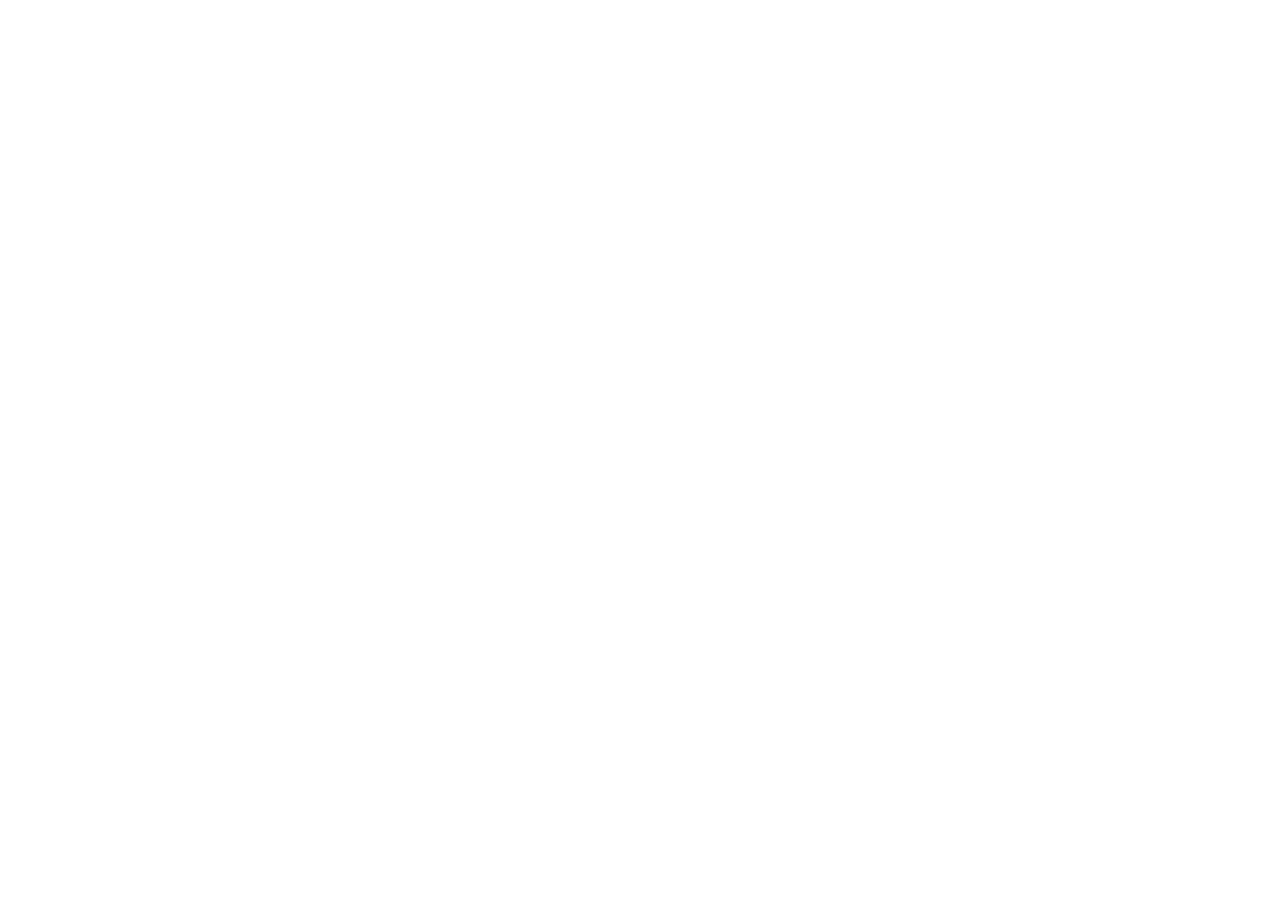
==== browse.html @ f603682d "hmm update" ====
<!DOCTYPE html>
<html lang="en">
<head>
    <meta charset="UTF-8">
    <meta name="viewport" content="width=device-width, initial-scale=1.0">
    <title>SingOnline</title>
    <script src="assets/js/page.js" defer></script>
    <link rel="stylesheet" href="assets/css/main.css">
</head>
<body>
    
</body>
</html>
---- assets/css/main.css ----
@import url("https://fonts.googleapis.com/css2?family=Orbitron:wght@400..900&display=swap");
html,
body, hgroup button a {
  font-family: "Orbitron", sans-serif;
  color: #fff;
}

.container-main {
  background: #291383;
  background: linear-gradient(200deg, #291383 0%, #255d9f 60%, #00a91b 100%);
}

hgroup button {
  background: #00977C;
  background: linear-gradient(60deg, #00977C 0%, #00CD50 100%);
}

main figure .container-figure span {
  background: #226137;
  background: linear-gradient(0deg, #226137 0%, rgba(0, 0, 0, 0) 100%);
}

html,
body, h1,
h2, main figure {
  margin: 0;
  padding: 0;
}

html,
body {
  height: 100%;
  overflow: hidden;
}

.container-main {
  padding-top: 4vh;
  text-align: center;
  height: 100%;
}

h1 span,
h2 span {
  color: #00FF29;
}

hgroup {
  display: flex;
  flex-direction: column;
  align-items: center;
  gap: 4vh;
  z-index: 15;
}
hgroup h1 {
  font-size: 50px;
  font-weight: bold;
}
hgroup h2 {
  font-size: 16px;
  font-weight: 400;
}
hgroup button {
  border: none;
  border-radius: 1.2rem;
  height: 60px;
  width: 220px;
  box-shadow: 0 5px 5px 0 rgba(0, 0, 0, 0.4);
}
hgroup button a {
  padding: 1rem 2rem;
  text-decoration: none;
  font-size: 22px;
  font-weight: 500;
}

main figure {
  position: absolute;
  bottom: 0%;
}
main figure .container-figure {
  position: relative;
  max-height: 40vh;
}
main figure .container-figure img {
  display: block;
  position: relative;
  z-index: 5;
  width: 100vw;
}
main figure .container-figure span {
  position: absolute;
  bottom: 0;
  left: 0;
  right: 0;
  height: 100%;
  width: 100vw;
  z-index: 10;
}/*# sourceMappingURL=main.css.map */
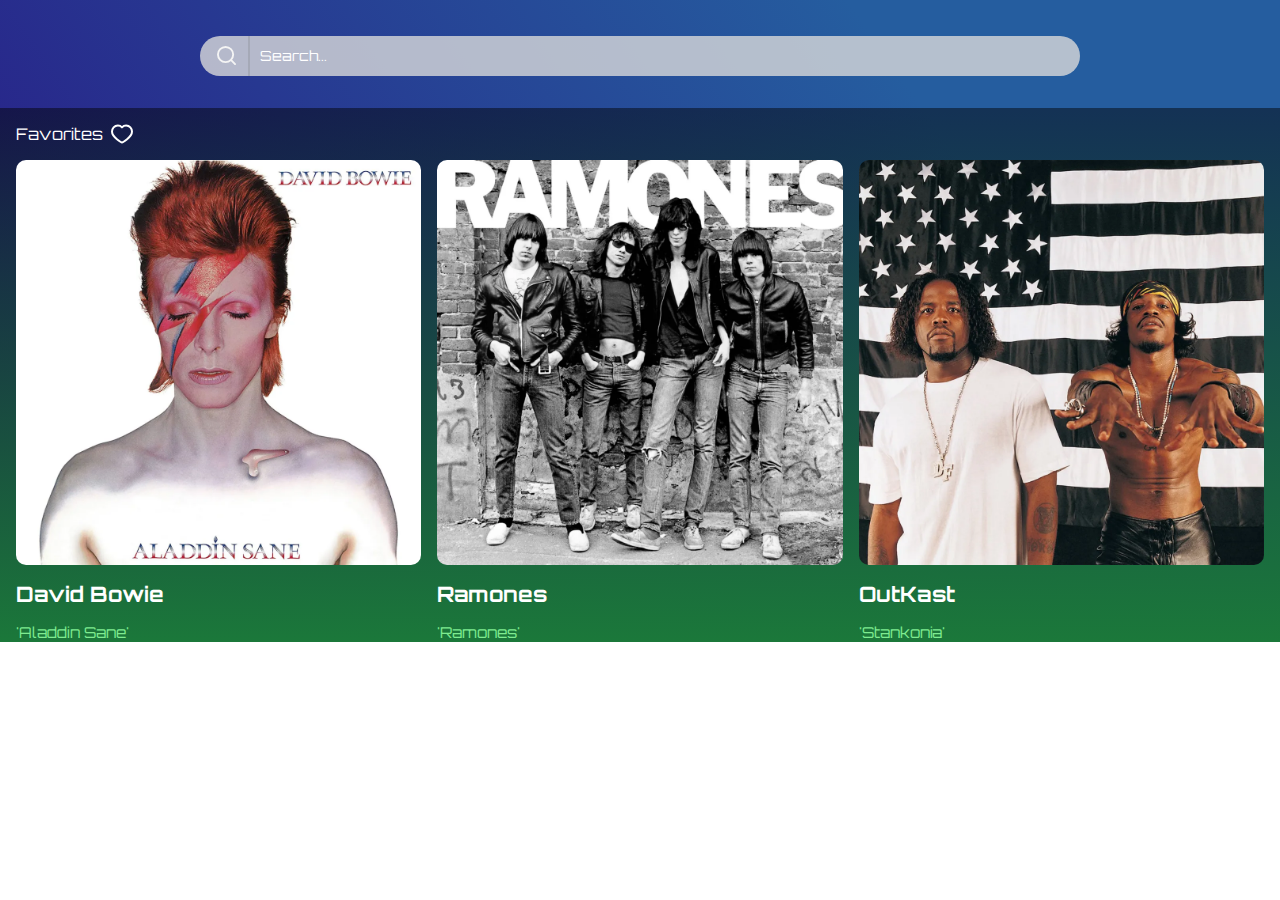
==== commit 65af42fe: "07-06-2024" ====
--- a/browse.html
+++ b/browse.html
@@ -1,5 +1,6 @@
 <!DOCTYPE html>
 <html lang="en">
+
 <head>
     <meta charset="UTF-8">
     <meta name="viewport" content="width=device-width, initial-scale=1.0">
@@ -7,7 +8,63 @@
     <script src="assets/js/page.js" defer></script>
     <link rel="stylesheet" href="assets/css/main.css">
 </head>
-<body>
-    
+
+<body class="bodys" id="browseBody">
+    <nav id="browse" class="container-main">
+        <!-- GLOBAL HEADER -->
+        <hgroup>
+            <form action="/search">
+                <div class="searchButton">
+                    <button type="submit"></button>
+                    <img src="assets/img/svg/SearchIcon.svg" alt="Search Icon">
+                </div>
+                <input type="search" name="query" placeholder="  Search...">
+            </form>
+            <nav id="burger"></nav>
+        </hgroup>
+        <!-- GLOBAL MAIN -->
+         <main>
+            <!-- SECTION 1 -->
+            <section class="favorites">
+                <header>
+                    <h2>Favorites</h2>
+                    <img src="assets/img/svg/Like.svg" alt="">
+                </header>
+                <div class="container-favorites">
+                    <figure>
+                        <img src="assets/img/covers/David Bowie - Aladdin Sane.png" alt="David Bowie">
+                        <figcaption>
+                            <header>
+                                <h3>David Bowie</h3>
+                            </header>
+                            <p>'Aladdin Sane'</p>
+                        </figcaption>
+                    </figure>
+                    <figure>
+                        <img src="assets/img/covers/Ramones - Ramones.png" alt="Ramones">
+                        <figcaption>
+                            <header>
+                                <h3>Ramones</h3>
+                            </header>
+                            <p>'Ramones'</p>
+                        </figcaption>
+                    </figure>
+                    <figure>
+                        <img src="assets/img/covers/OutKast - Stankonia.png" alt="OutKast">
+                        <figcaption>
+                            <header>
+                                <h3>OutKast</h3>
+                            </header>
+                            <p>'Stankonia'</p>
+                        </figcaption>
+                    </figure>
+                </div>
+            </section>
+            <!-- SECTION 2 -->
+             <section class="albums"></section>
+         </main>
+
+    </nav>
 </body>
+
 </html>--- a/assets/css/main.css
+++ b/assets/css/main.css
@@ -1,93 +1,98 @@
 @import url("https://fonts.googleapis.com/css2?family=Orbitron:wght@400..900&display=swap");
+#browse hgroup form input::-moz-placeholder {
+  font-family: "Orbitron", sans-serif;
+  color: #FFF;
+}
 html,
-body, hgroup button a {
+body, #browse hgroup form input::placeholder, #landing hgroup button a {
   font-family: "Orbitron", sans-serif;
-  color: #fff;
-}
-
-.container-main {
+  color: #FFF;
+}
+
+#landing {
   background: #291383;
-  background: linear-gradient(200deg, #291383 0%, #255d9f 60%, #00a91b 100%);
-}
-
-hgroup button {
+  background: linear-gradient(200deg, #291383 0%, #255D9F 60%, #00A91B 100%);
+}
+
+#landing hgroup button {
   background: #00977C;
   background: linear-gradient(60deg, #00977C 0%, #00CD50 100%);
 }
 
-main figure .container-figure span {
+#landing main figure .container-figure span {
   background: #226137;
   background: linear-gradient(0deg, #226137 0%, rgba(0, 0, 0, 0) 100%);
 }
 
+#browse {
+  background: #291383;
+  background: linear-gradient(55deg, #291383 0%, #255D9F 75%, #255D9F 100%);
+}
+
+#browse .favorites {
+  background: #1B783A;
+  background: linear-gradient(0deg, #1B783A 0%, rgba(0, 0, 0, 0.4666666667) 100%);
+}
+
 html,
-body, h1,
-h2, main figure {
+body, html h1,
+html h2,
+html h3,
+html p,
+body h1,
+body h2,
+body h3,
+body p, #browse .favorites .container-favorites figure, #landing main figure {
   margin: 0;
   padding: 0;
 }
 
-html,
-body {
-  height: 100%;
+#landingBody {
   overflow: hidden;
 }
 
-.container-main {
-  padding-top: 4vh;
+#landing {
   text-align: center;
   height: 100%;
 }
-
-h1 span,
-h2 span {
-  color: #00FF29;
-}
-
-hgroup {
+#landing hgroup {
   display: flex;
   flex-direction: column;
   align-items: center;
   gap: 4vh;
   z-index: 15;
 }
-hgroup h1 {
-  font-size: 50px;
-  font-weight: bold;
-}
-hgroup h2 {
-  font-size: 16px;
-  font-weight: 400;
-}
-hgroup button {
+#landing hgroup h1 span, #landing hgroup h2 span {
+  color: #00FF29;
+}
+#landing hgroup button {
   border: none;
   border-radius: 1.2rem;
   height: 60px;
   width: 220px;
   box-shadow: 0 5px 5px 0 rgba(0, 0, 0, 0.4);
 }
-hgroup button a {
+#landing hgroup button a {
   padding: 1rem 2rem;
   text-decoration: none;
   font-size: 22px;
   font-weight: 500;
 }
-
-main figure {
+#landing main figure {
   position: absolute;
   bottom: 0%;
 }
-main figure .container-figure {
+#landing main figure .container-figure {
   position: relative;
   max-height: 40vh;
 }
-main figure .container-figure img {
+#landing main figure .container-figure img {
   display: block;
   position: relative;
   z-index: 5;
   width: 100vw;
 }
-main figure .container-figure span {
+#landing main figure .container-figure span {
   position: absolute;
   bottom: 0;
   left: 0;
@@ -95,4 +100,101 @@
   height: 100%;
   width: 100vw;
   z-index: 10;
+}
+
+#browse hgroup {
+  display: flex;
+  justify-content: center;
+  padding-bottom: 2rem;
+}
+#browse hgroup form {
+  background-color: rgba(217, 217, 217, 0.8);
+  max-width: -moz-fit-content;
+  max-width: fit-content;
+  display: flex;
+  border-radius: 30px;
+  height: 40px;
+  padding-right: 5vw;
+}
+#browse hgroup form .searchButton {
+  position: relative;
+  padding: 1rem;
+  padding-left: 2rem;
+}
+#browse hgroup form .searchButton:hover {
+  background-color: rgba(103, 103, 103, 0.2);
+}
+#browse hgroup form .searchButton button {
+  position: absolute;
+  top: 0;
+  left: 0;
+  width: 100%;
+  height: 100%;
+  z-index: 5;
+  opacity: 0;
+}
+#browse hgroup form .searchButton button:hover {
+  cursor: pointer;
+}
+#browse hgroup form .searchButton img {
+  position: absolute;
+  top: 25%;
+  left: 35%;
+  width: 40%;
+}
+#browse hgroup form input {
+  border: none;
+  border-left: 2px solid rgba(103, 103, 103, 0.2);
+  background-color: rgba(0, 0, 0, 0);
+  width: 60vw;
+}
+#browse hgroup form input::-moz-placeholder {
+  font-size: 14px;
+}
+#browse hgroup form input::placeholder {
+  font-size: 14px;
+}
+#browse .favorites {
+  padding: 0 1rem;
+}
+#browse .favorites header {
+  padding: 1rem 0;
+  display: flex;
+  gap: 0.5rem;
+}
+#browse .favorites .container-favorites {
+  display: grid;
+  grid-template-columns: repeat(3, 1fr);
+  gap: 1rem;
+}
+#browse .favorites .container-favorites figure img {
+  display: block;
+  width: 100%;
+  border-radius: 10px;
+}
+#browse .favorites .container-favorites figure figcaption header {
+  font-size: 18px;
+}
+#browse .favorites .container-favorites figure figcaption p {
+  font-size: 15px;
+  color: #7EEB90;
+}
+
+html,
+body {
+  height: 100%;
+}
+html .container-main,
+body .container-main {
+  padding-top: 4vh;
+}
+html h1,
+body h1 {
+  font-size: 50px;
+  font-weight: bold;
+}
+html h2,
+body h2 {
+  font-size: 16px;
+  font-weight: 400;
 }/*# sourceMappingURL=main.css.map */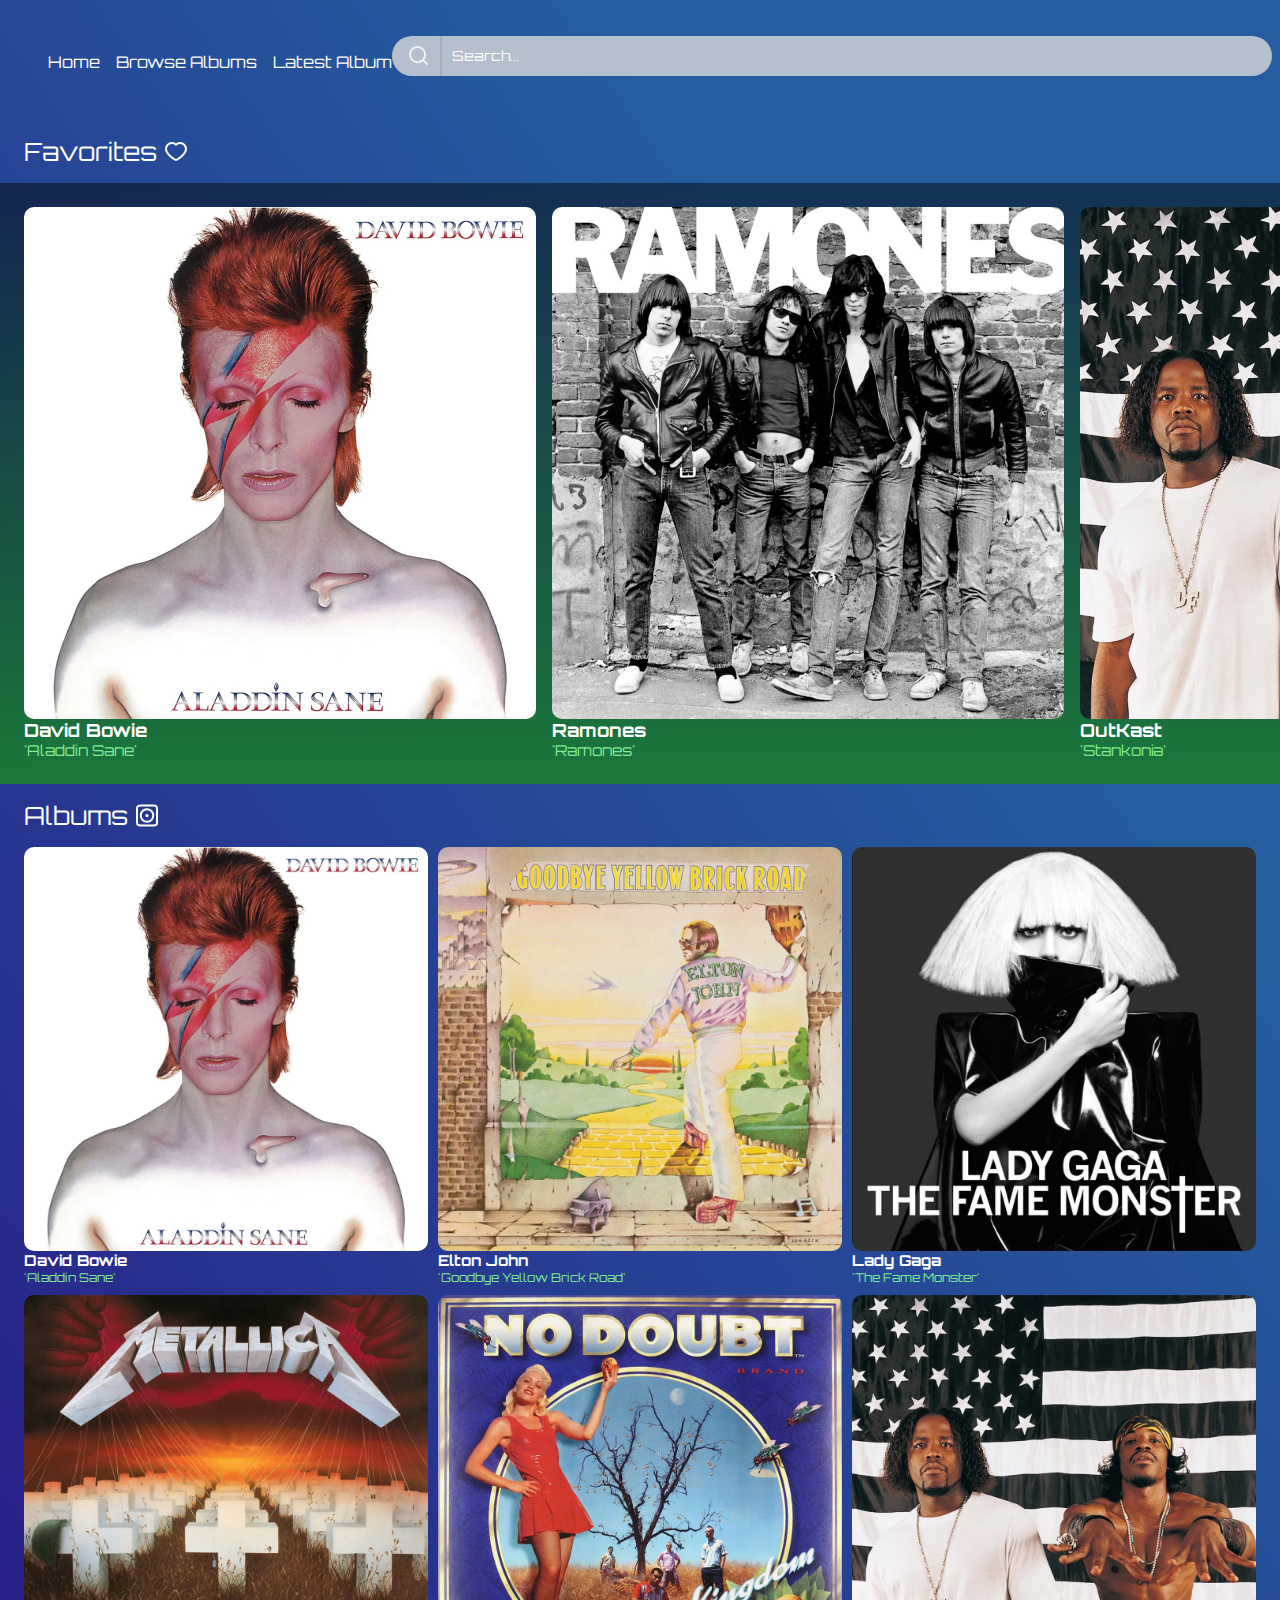
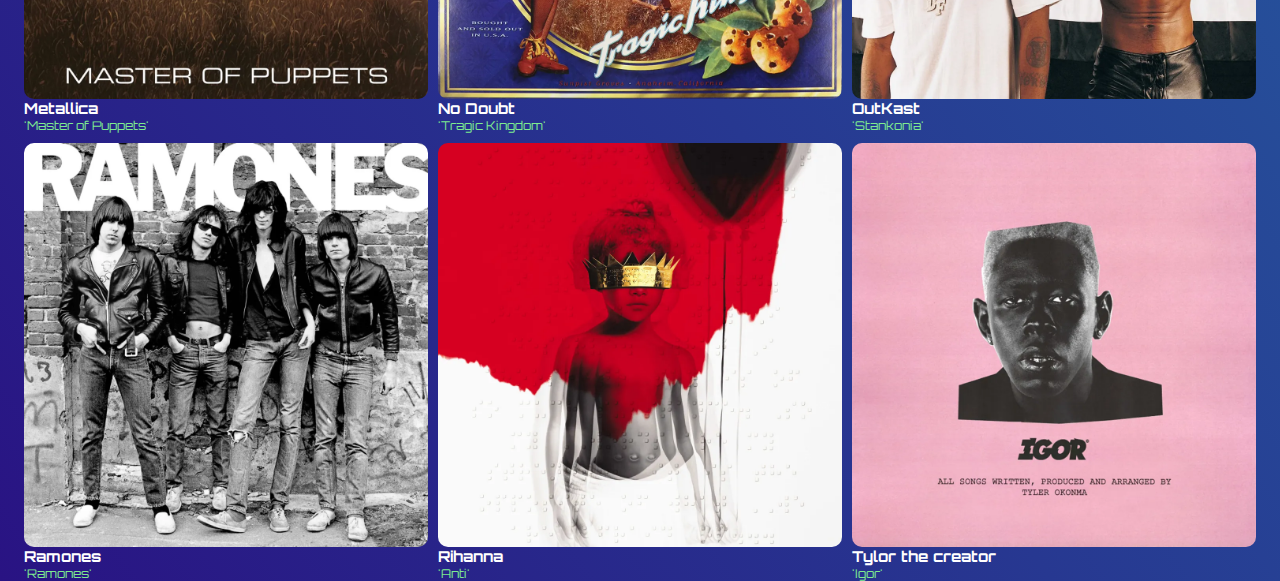
==== commit f3d4967a: "work update" ====
--- a/browse.html
+++ b/browse.html
@@ -10,9 +10,23 @@
 </head>
 
 <body class="bodys" id="browseBody">
-    <nav id="browse" class="container-main">
+    <div id="browse" class="container-main">
         <!-- GLOBAL HEADER -->
-        <hgroup>
+        <hgroup id="topHeader">
+            <!-- BURGER MENU -->
+            <nav>
+                <div id="burgerMenu" class="burger-menu">
+                    <span></span>
+                    <span></span>
+                    <span></span>
+                </div>
+                <ul id="burgerLinks" class="links-burger">
+                    <li><a href="index.html">Home</a></li>
+                    <li><a href="browse.html">Browse Albums</a></li>
+                    <li><a href="album.html">Latest Album</a></li>
+                </ul>
+                
+            </nav>
             <form action="/search">
                 <div class="searchButton">
                     <button type="submit"></button>
@@ -20,16 +34,15 @@
                 </div>
                 <input type="search" name="query" placeholder="  Search...">
             </form>
-            <nav id="burger"></nav>
         </hgroup>
         <!-- GLOBAL MAIN -->
          <main>
             <!-- SECTION 1 -->
             <section class="favorites">
-                <header>
+                <hgroup>
                     <h2>Favorites</h2>
                     <img src="assets/img/svg/Like.svg" alt="">
-                </header>
+                </hgroup>
                 <div class="container-favorites">
                     <figure>
                         <img src="assets/img/covers/David Bowie - Aladdin Sane.png" alt="David Bowie">
@@ -61,10 +74,103 @@
                 </div>
             </section>
             <!-- SECTION 2 -->
-             <section class="albums"></section>
+             <section class="albums">
+                <hgroup>
+                    <h2>Albums</h2>
+                    <img src="assets/img/svg/Album.svg" alt="">
+                </hgroup>
+                <div class="container-albums">
+                    <figure>
+                        <img src="assets/img/covers/David Bowie - Aladdin Sane.png" alt="David Bowie">
+                        <figcaption>
+                            <header>
+                                <h3>David Bowie</h3>
+                            </header>
+                            <p>'Aladdin Sane'</p>
+                        </figcaption>
+                    </figure>
+                    <figure>
+                        <img src="assets/img/covers/Elton John - Goodbye Yellow Brick Road.png" alt="Elton John">
+                        <figcaption>
+                            <header>
+                                <h3>Elton John</h3>
+                            </header>
+                            <p>'Goodbye Yellow Brick Road'</p>
+                        </figcaption>
+                    </figure>
+                    <figure>
+                        <img src="assets/img/covers/Lady Gaga - The Fame Monster.png" alt="Lady Gaga">
+                        <figcaption>
+                            <header>
+                                <h3>Lady Gaga</h3>
+                            </header>
+                            <p>'The Fame Monster'</p>
+                        </figcaption>
+                    </figure>
+                    <figure>
+                        <img src="assets/img/covers/Metallica - Master of Puppets.png" alt="Metallica">
+                        <figcaption>
+                            <header>
+                                <h3>Metallica</h3>
+                            </header>
+                            <p>'Master of Puppets'</p>
+                        </figcaption>
+                    </figure>
+                    <figure>
+                        <img src="assets/img/covers/No Doubt - Tragic Kingdom.png" alt="No Doubt">
+                        <figcaption>
+                            <header>
+                                <h3>No Doubt</h3>
+                            </header>
+                            <p>'Tragic Kingdom'</p>
+                        </figcaption>
+                    </figure>
+                    <figure>
+                        <img src="assets/img/covers/OutKast - Stankonia.png" alt="OutKast">
+                        <figcaption>
+                            <header>
+                                <h3>OutKast</h3>
+                            </header>
+                            <p>'Stankonia'</p>
+                        </figcaption>
+                    </figure>
+                    <figure>
+                        <img src="assets/img/covers/Ramones - Ramones.png" alt="Ramones">
+                        <figcaption>
+                            <header>
+                                <h3>Ramones</h3>
+                            </header>
+                            <p>'Ramones'</p>
+                        </figcaption>
+                    </figure>
+                    <figure>
+                        <img src="assets/img/covers/Rihanna - Anti.png" alt="Rihanna">
+                        <figcaption>
+                            <header>
+                                <h3>Rihanna</h3>
+                            </header>
+                            <p>'Anti'</p>
+                        </figcaption>
+                    </figure>
+                    <figure>
+                        <img src="assets/img/covers/Tylor the creator - igor.png" alt="Tylor the creator">
+                        <figcaption>
+                            <header>
+                                <h3>Tylor the creator</h3>
+                            </header>
+                            <p>'Igor'</p>
+                        </figcaption>
+                    </figure>
+                </div>
+             </section>
          </main>
-
-    </nav>
+         <!-- FOOTER -->
+         <footer>
+            <div class="container-footer">
+                
+            </div>
+         </footer>
+        </div>
 </body>
 
 </html>--- a/assets/css/main.css
+++ b/assets/css/main.css
@@ -1,10 +1,10 @@
 @import url("https://fonts.googleapis.com/css2?family=Orbitron:wght@400..900&display=swap");
-#browse hgroup form input::-moz-placeholder {
+#browse #topHeader form input::-moz-placeholder {
   font-family: "Orbitron", sans-serif;
   color: #FFF;
 }
 html,
-body, #browse hgroup form input::placeholder, #landing hgroup button a {
+body, #browse #topHeader form input::placeholder, #landing hgroup button a {
   font-family: "Orbitron", sans-serif;
   color: #FFF;
 }
@@ -29,7 +29,7 @@
   background: linear-gradient(55deg, #291383 0%, #255D9F 75%, #255D9F 100%);
 }
 
-#browse .favorites {
+#browse .favorites .container-favorites {
   background: #1B783A;
   background: linear-gradient(0deg, #1B783A 0%, rgba(0, 0, 0, 0.4666666667) 100%);
 }
@@ -42,9 +42,19 @@
 body h1,
 body h2,
 body h3,
-body p, #browse .favorites .container-favorites figure, #landing main figure {
+body p, #browse nav .links-burger li, #browse .favorites .container-favorites figure, #browse .albums .container-albums figure, #landing main figure {
   margin: 0;
   padding: 0;
+}
+
+#browse .favorites hgroup, #browse .albums hgroup {
+  display: flex;
+  gap: 0.5rem;
+  padding-left: 1.5rem;
+}
+#browse .favorites hgroup h2, #browse .albums hgroup h2 {
+  font-size: 25px;
+  margin: 1rem 0;
 }
 
 #landingBody {
@@ -102,12 +112,12 @@
   z-index: 10;
 }
 
-#browse hgroup {
+#browse #topHeader {
   display: flex;
   justify-content: center;
   padding-bottom: 2rem;
 }
-#browse hgroup form {
+#browse #topHeader form {
   background-color: rgba(217, 217, 217, 0.8);
   max-width: -moz-fit-content;
   max-width: fit-content;
@@ -116,15 +126,15 @@
   height: 40px;
   padding-right: 5vw;
 }
-#browse hgroup form .searchButton {
+#browse #topHeader form .searchButton {
   position: relative;
   padding: 1rem;
   padding-left: 2rem;
 }
-#browse hgroup form .searchButton:hover {
+#browse #topHeader form .searchButton:hover {
   background-color: rgba(103, 103, 103, 0.2);
 }
-#browse hgroup form .searchButton button {
+#browse #topHeader form .searchButton button {
   position: absolute;
   top: 0;
   left: 0;
@@ -133,53 +143,136 @@
   z-index: 5;
   opacity: 0;
 }
-#browse hgroup form .searchButton button:hover {
+#browse #topHeader form .searchButton button:hover {
   cursor: pointer;
 }
-#browse hgroup form .searchButton img {
+#browse #topHeader form .searchButton img {
   position: absolute;
   top: 25%;
   left: 35%;
   width: 40%;
 }
-#browse hgroup form input {
+#browse #topHeader form input {
   border: none;
   border-left: 2px solid rgba(103, 103, 103, 0.2);
   background-color: rgba(0, 0, 0, 0);
   width: 60vw;
 }
-#browse hgroup form input::-moz-placeholder {
+#browse #topHeader form input::-moz-placeholder {
   font-size: 14px;
 }
-#browse hgroup form input::placeholder {
+#browse #topHeader form input::placeholder {
   font-size: 14px;
 }
-#browse .favorites {
-  padding: 0 1rem;
-}
-#browse .favorites header {
-  padding: 1rem 0;
-  display: flex;
-  gap: 0.5rem;
+#browse nav {
+  display: flex;
+  justify-content: space-between;
+  align-items: center;
+}
+#browse nav .burger-menu {
+  display: none;
+  flex-direction: column;
+  cursor: pointer;
+}
+#browse nav .burger-menu span {
+  width: 25px;
+  height: 3px;
+  background-color: #FFF;
+  margin: 4px 0;
+}
+#browse nav .links-burger {
+  list-style: none;
+  display: flex;
+  gap: 1rem;
+}
+#browse nav .links-burger a {
+  color: #FFF;
+  text-decoration: none;
+}
+#browse main {
+  display: flex;
+  flex-direction: column;
 }
 #browse .favorites .container-favorites {
+  display: flex;
+  gap: 1rem;
+  overflow-x: auto;
+  -webkit-overflow-scrolling: touch;
+  padding: 1.5rem;
+}
+#browse .favorites .container-favorites figure img {
+  display: block;
+  width: 40vw;
+  border-radius: 10px;
+}
+#browse .favorites .container-favorites figure figcaption h3 {
+  font-size: 18px;
+}
+#browse .favorites .container-favorites figure figcaption p {
+  font-size: 15px;
+  color: #7EEB90;
+}
+#browse .albums .container-albums {
   display: grid;
   grid-template-columns: repeat(3, 1fr);
-  gap: 1rem;
-}
-#browse .favorites .container-favorites figure img {
+  gap: 0.6rem;
+  padding: 0 1.5rem;
+}
+#browse .albums .container-albums figure img {
   display: block;
   width: 100%;
   border-radius: 10px;
 }
-#browse .favorites .container-favorites figure figcaption header {
-  font-size: 18px;
-}
-#browse .favorites .container-favorites figure figcaption p {
+#browse .albums .container-albums figure figcaption h3 {
   font-size: 15px;
+}
+#browse .albums .container-albums figure figcaption p {
+  font-size: 12px;
   color: #7EEB90;
 }
 
+@media (min-width: 770px) {
+  .burger-menu {
+    display: flex;
+  }
+  .burger-menu .links-burger {
+    display: none;
+    flex-direction: column;
+    width: 100%;
+    text-align: center;
+    position: absolute;
+    top: 60px;
+    left: 0;
+    background-color: #333;
+  }
+  .burger-menu .links-burger .active {
+    display: flex;
+  }
+  .burger-menu .links-burger li {
+    margin: 1rem 0;
+  }
+  .nav-links li {
+    margin: 1rem 0;
+  }
+  .albums .container-albums {
+    display: grid;
+    grid-template-columns: repeat(3, 1fr);
+    gap: 0.6rem;
+    padding: 0 1.5rem;
+  }
+  .albums .container-albums figure img {
+    display: block;
+    width: 100%;
+    border-radius: 10px;
+  }
+  .albums .container-albums figure figcaption h3 {
+    font-size: 15px;
+  }
+  .albums .container-albums figure figcaption p {
+    font-size: 12px;
+    color: #7EEB90;
+  }
+}
 html,
 body {
   height: 100%;
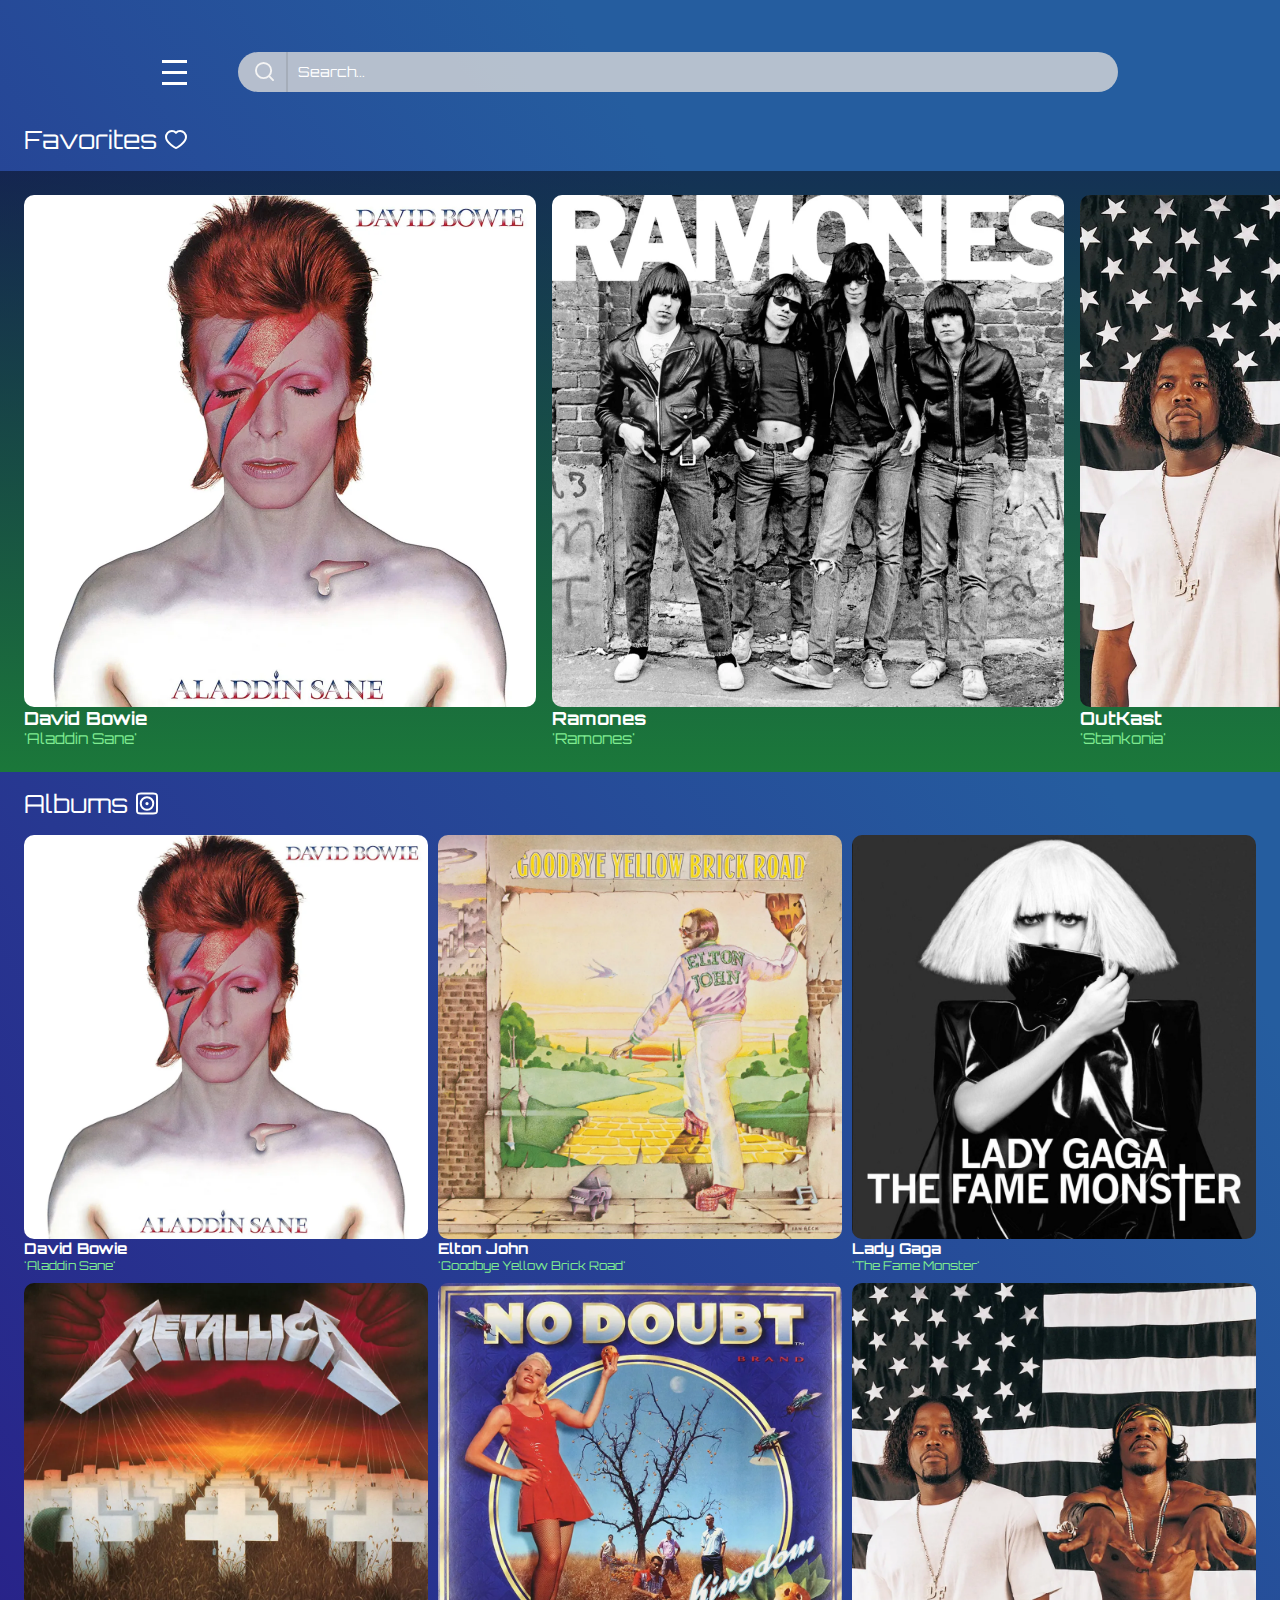
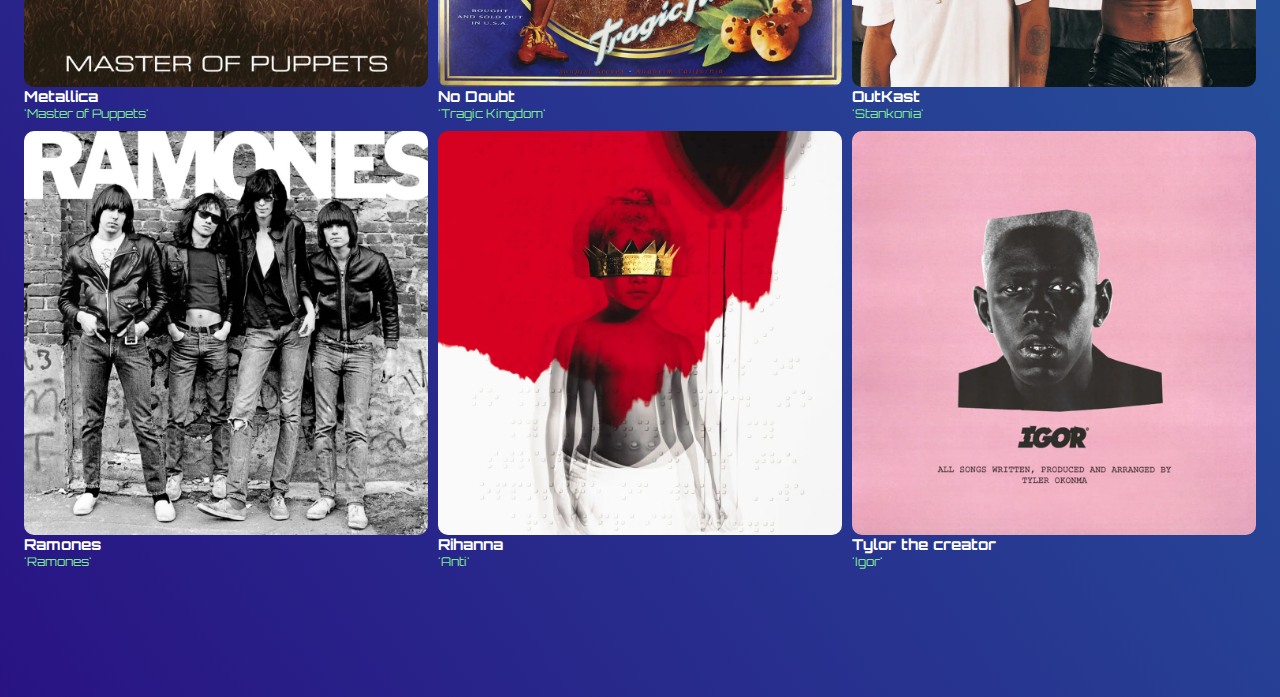
==== commit d2ef06ca: "Update two" ====
--- a/browse.html
+++ b/browse.html
@@ -27,7 +27,7 @@
                 </ul>
                 
             </nav>
-            <form action="/search">
+            <form action="#">
                 <div class="searchButton">
                     <button type="submit"></button>
                     <img src="assets/img/svg/SearchIcon.svg" alt="Search Icon">
@@ -69,6 +69,15 @@
                                 <h3>OutKast</h3>
                             </header>
                             <p>'Stankonia'</p>
+                        </figcaption>
+                    </figure>
+                    <figure>
+                        <img src="assets/img/covers/Metallica - Master of Puppets.png" alt="David Bowie">
+                        <figcaption>
+                            <header>
+                                <h3>Metallica</h3>
+                            </header>
+                            <p>'Master of Puppets'</p>
                         </figcaption>
                     </figure>
                 </div>
@@ -167,7 +176,6 @@
          <!-- FOOTER -->
          <footer>
             <div class="container-footer">
-                
             </div>
          </footer>
         </div>
--- a/assets/css/main.css
+++ b/assets/css/main.css
@@ -42,7 +42,7 @@
 body h1,
 body h2,
 body h3,
-body p, #browse nav .links-burger li, #browse .favorites .container-favorites figure, #browse .albums .container-albums figure, #landing main figure {
+body p, #browse nav .links-burger, #browse .favorites .container-favorites figure, #browse .albums .container-albums figure, #landing main figure {
   margin: 0;
   padding: 0;
 }
@@ -114,8 +114,9 @@
 
 #browse #topHeader {
   display: flex;
+  gap: 4vw;
   justify-content: center;
-  padding-bottom: 2rem;
+  padding: 1rem;
 }
 #browse #topHeader form {
   background-color: rgba(217, 217, 217, 0.8);
@@ -130,6 +131,7 @@
   position: relative;
   padding: 1rem;
   padding-left: 2rem;
+  z-index: 1;
 }
 #browse #topHeader form .searchButton:hover {
   background-color: rgba(103, 103, 103, 0.2);
@@ -168,11 +170,14 @@
   display: flex;
   justify-content: space-between;
   align-items: center;
+  position: relative;
 }
 #browse nav .burger-menu {
-  display: none;
+  display: flex;
   flex-direction: column;
   cursor: pointer;
+  z-index: 5;
+  transition: transform 0.3s ease;
 }
 #browse nav .burger-menu span {
   width: 25px;
@@ -180,14 +185,38 @@
   background-color: #FFF;
   margin: 4px 0;
 }
+#browse nav .burger-menu.active span:first-child {
+  transform: rotate(45deg) translate(1vw, 1vw);
+}
+#browse nav .burger-menu.active span:nth-child(2) {
+  opacity: 0;
+}
+#browse nav .burger-menu.active span:last-child {
+  transform: rotate(-45deg) translate(5px, -5px);
+}
 #browse nav .links-burger {
   list-style: none;
-  display: flex;
+  display: none;
   gap: 1rem;
+  flex-direction: column;
+  width: 250px;
+  text-align: center;
+  position: absolute;
+  top: -5px;
+  left: -10px;
+  border-radius: 5vw;
+  background-color: #00977C;
+  z-index: 3;
+}
+#browse nav .links-burger li {
+  padding: 1rem 0;
 }
 #browse nav .links-burger a {
   color: #FFF;
   text-decoration: none;
+}
+#browse nav .active {
+  display: flex;
 }
 #browse main {
   display: flex;
@@ -211,6 +240,9 @@
 #browse .favorites .container-favorites figure figcaption p {
   font-size: 15px;
   color: #7EEB90;
+}
+#browse .albums {
+  padding-bottom: 10vw;
 }
 #browse .albums .container-albums {
   display: grid;
@@ -233,23 +265,10 @@
 
 @media (min-width: 770px) {
   .burger-menu {
+    display: none;
+  }
+  .links-burger {
     display: flex;
-  }
-  .burger-menu .links-burger {
-    display: none;
-    flex-direction: column;
-    width: 100%;
-    text-align: center;
-    position: absolute;
-    top: 60px;
-    left: 0;
-    background-color: #333;
-  }
-  .burger-menu .links-burger .active {
-    display: flex;
-  }
-  .burger-menu .links-burger li {
-    margin: 1rem 0;
   }
   .nav-links li {
     margin: 1rem 0;
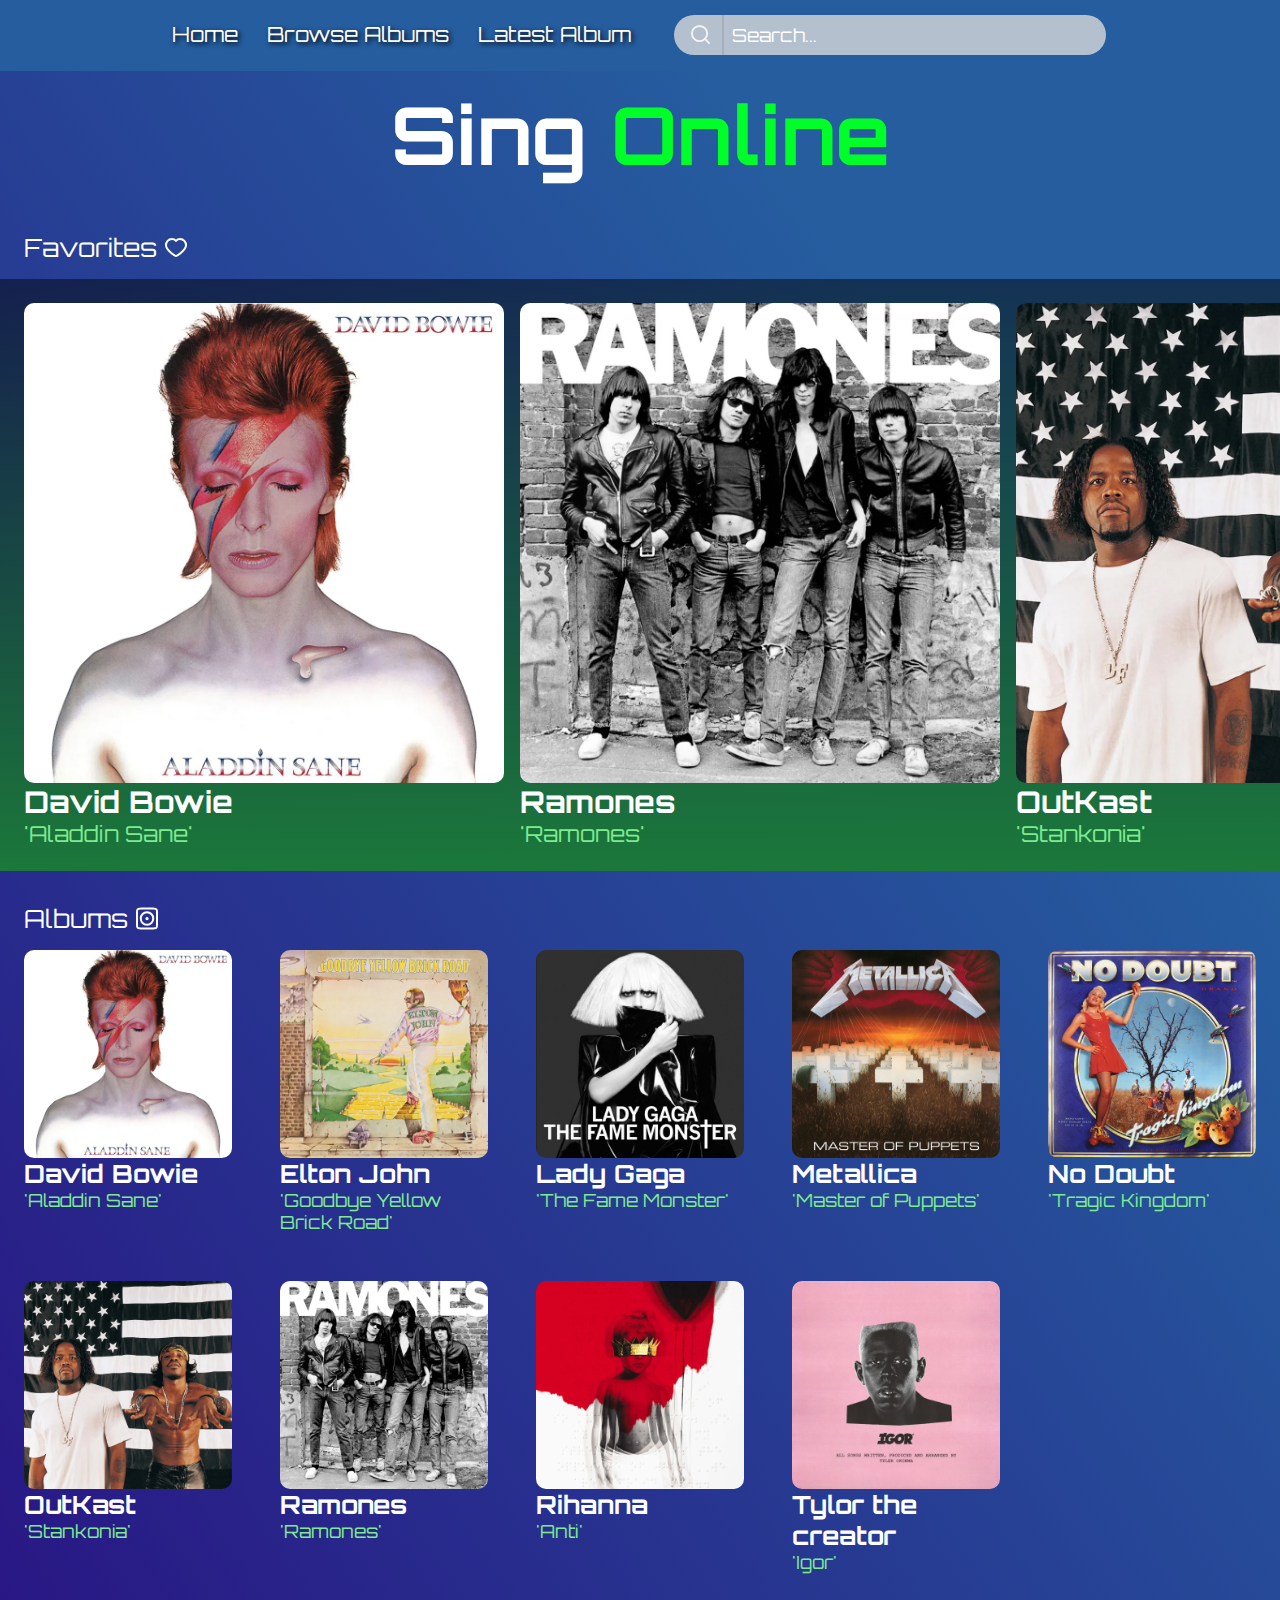
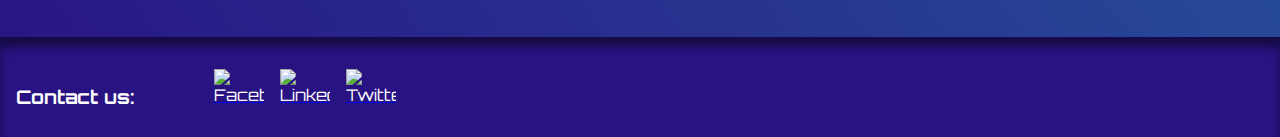
==== commit acc11bfd: "Final + Fixes" ====
--- a/browse.html
+++ b/browse.html
@@ -32,11 +32,16 @@
                     <button type="submit"></button>
                     <img src="assets/img/svg/SearchIcon.svg" alt="Search Icon">
                 </div>
-                <input type="search" name="query" placeholder="  Search...">
+                <input type="search" name="query" placeholder="Search...">
             </form>
         </hgroup>
         <!-- GLOBAL MAIN -->
          <main>
+            <header class="header-main">
+                <h1>
+                    Sing <span>Online</span>
+                </h1>
+            </header>
             <!-- SECTION 1 -->
             <section class="favorites">
                 <hgroup>
@@ -45,7 +50,8 @@
                 </hgroup>
                 <div class="container-favorites">
                     <figure>
-                        <img src="assets/img/covers/David Bowie - Aladdin Sane.png" alt="David Bowie">
+                        <a href="album.html"><img src="assets/img/covers/David Bowie - Aladdin Sane.png" alt="David Bowie"></a>
+                        
                         <figcaption>
                             <header>
                                 <h3>David Bowie</h3>
@@ -54,7 +60,8 @@
                         </figcaption>
                     </figure>
                     <figure>
-                        <img src="assets/img/covers/Ramones - Ramones.png" alt="Ramones">
+                        <a href="album.html"><img src="assets/img/covers/Ramones - Ramones.png" alt="Ramones"></a>
+
                         <figcaption>
                             <header>
                                 <h3>Ramones</h3>
@@ -63,7 +70,7 @@
                         </figcaption>
                     </figure>
                     <figure>
-                        <img src="assets/img/covers/OutKast - Stankonia.png" alt="OutKast">
+                        <a href="album.html"><img src="assets/img/covers/OutKast - Stankonia.png" alt="OutKast"></a>
                         <figcaption>
                             <header>
                                 <h3>OutKast</h3>
@@ -72,7 +79,7 @@
                         </figcaption>
                     </figure>
                     <figure>
-                        <img src="assets/img/covers/Metallica - Master of Puppets.png" alt="David Bowie">
+                        <a href="album.html"><img src="assets/img/covers/Metallica - Master of Puppets.png" alt="David Bowie"></a>
                         <figcaption>
                             <header>
                                 <h3>Metallica</h3>
@@ -90,7 +97,7 @@
                 </hgroup>
                 <div class="container-albums">
                     <figure>
-                        <img src="assets/img/covers/David Bowie - Aladdin Sane.png" alt="David Bowie">
+                        <a href="album.html"><img src="assets/img/covers/David Bowie - Aladdin Sane.png" alt="David Bowie"></a>
                         <figcaption>
                             <header>
                                 <h3>David Bowie</h3>
@@ -99,7 +106,7 @@
                         </figcaption>
                     </figure>
                     <figure>
-                        <img src="assets/img/covers/Elton John - Goodbye Yellow Brick Road.png" alt="Elton John">
+                        <a href="album.html"><img src="assets/img/covers/Elton John - Goodbye Yellow Brick Road.png" alt="Elton John"></a>
                         <figcaption>
                             <header>
                                 <h3>Elton John</h3>
@@ -108,7 +115,7 @@
                         </figcaption>
                     </figure>
                     <figure>
-                        <img src="assets/img/covers/Lady Gaga - The Fame Monster.png" alt="Lady Gaga">
+                        <a href="album.html"><img src="assets/img/covers/Lady Gaga - The Fame Monster.png" alt="Lady Gaga"></a>
                         <figcaption>
                             <header>
                                 <h3>Lady Gaga</h3>
@@ -117,7 +124,7 @@
                         </figcaption>
                     </figure>
                     <figure>
-                        <img src="assets/img/covers/Metallica - Master of Puppets.png" alt="Metallica">
+                        <a href="album.html"><img src="assets/img/covers/Metallica - Master of Puppets.png" alt="Metallica"></a>
                         <figcaption>
                             <header>
                                 <h3>Metallica</h3>
@@ -126,7 +133,8 @@
                         </figcaption>
                     </figure>
                     <figure>
-                        <img src="assets/img/covers/No Doubt - Tragic Kingdom.png" alt="No Doubt">
+                        <a href="album.html"><img src="assets/img/covers/No Doubt - Tragic Kingdom.png" alt="No Doubt"></a>
+                        
                         <figcaption>
                             <header>
                                 <h3>No Doubt</h3>
@@ -135,7 +143,8 @@
                         </figcaption>
                     </figure>
                     <figure>
-                        <img src="assets/img/covers/OutKast - Stankonia.png" alt="OutKast">
+                        <a href="album.html"><img src="assets/img/covers/OutKast - Stankonia.png" alt="OutKast"></a>
+                        
                         <figcaption>
                             <header>
                                 <h3>OutKast</h3>
@@ -144,7 +153,7 @@
                         </figcaption>
                     </figure>
                     <figure>
-                        <img src="assets/img/covers/Ramones - Ramones.png" alt="Ramones">
+                        <a href="album.html"><img src="assets/img/covers/Ramones - Ramones.png" alt="Ramones"></a>
                         <figcaption>
                             <header>
                                 <h3>Ramones</h3>
@@ -153,7 +162,8 @@
                         </figcaption>
                     </figure>
                     <figure>
-                        <img src="assets/img/covers/Rihanna - Anti.png" alt="Rihanna">
+                        <a href="album.html"><img src="assets/img/covers/Rihanna - Anti.png" alt="Rihanna"></a>
+                        
                         <figcaption>
                             <header>
                                 <h3>Rihanna</h3>
@@ -162,7 +172,8 @@
                         </figcaption>
                     </figure>
                     <figure>
-                        <img src="assets/img/covers/Tylor the creator - igor.png" alt="Tylor the creator">
+                        <a href="album.html"><img src="assets/img/covers/Tylor the creator - igor.png" alt="Tylor the creator"></a>
+                        
                         <figcaption>
                             <header>
                                 <h3>Tylor the creator</h3>
@@ -176,6 +187,22 @@
          <!-- FOOTER -->
          <footer>
             <div class="container-footer">
+                <header>
+                    <h3>
+                        Contact us:
+                    </h3>
+                </header>
+                <div class="container-media">
+                    <a href="https://facebook.com/">
+                        <img src="assets/img/svg/media/Facebook.svg" alt="Facebook">
+                    </a>
+                    <a href="https://linkedin.com/">
+                        <img src="assets/img/svg/media/LinkedIn.svg" alt="LinkedIn">
+                    </a>
+                    <a href="https://twitter.com/">
+                        <img src="assets/img/svg/media/Twitter.svg" alt="Twitter">
+                    </a>
+                </div>
             </div>
          </footer>
         </div>
--- a/assets/css/main.css
+++ b/assets/css/main.css
@@ -4,7 +4,7 @@
   color: #FFF;
 }
 html,
-body, #browse #topHeader form input::placeholder, #landing hgroup button a {
+body, #album button a, #browse #topHeader form input, #browse #topHeader form input::placeholder, #landing hgroup button a {
   font-family: "Orbitron", sans-serif;
   color: #FFF;
 }
@@ -14,7 +14,12 @@
   background: linear-gradient(200deg, #291383 0%, #255D9F 60%, #00A91B 100%);
 }
 
-#landing hgroup button {
+.bodys, #browse {
+  background: #291383;
+  background: linear-gradient(55deg, #291383 0%, #255D9F 75%, #255D9F 100%);
+}
+
+#album button, #browse #topHeader nav .links-burger, #landing hgroup button {
   background: #00977C;
   background: linear-gradient(60deg, #00977C 0%, #00CD50 100%);
 }
@@ -24,12 +29,7 @@
   background: linear-gradient(0deg, #226137 0%, rgba(0, 0, 0, 0) 100%);
 }
 
-#browse {
-  background: #291383;
-  background: linear-gradient(55deg, #291383 0%, #255D9F 75%, #255D9F 100%);
-}
-
-#browse .favorites .container-favorites {
+#browse main .favorites .container-favorites {
   background: #1B783A;
   background: linear-gradient(0deg, #1B783A 0%, rgba(0, 0, 0, 0.4666666667) 100%);
 }
@@ -42,19 +42,25 @@
 body h1,
 body h2,
 body h3,
-body p, #browse nav .links-burger, #browse .favorites .container-favorites figure, #browse .albums .container-albums figure, #landing main figure {
+body p, #browse #topHeader nav .links-burger, #browse main .favorites .container-favorites figure, #browse main .albums .container-albums figure, #landing main figure {
   margin: 0;
   padding: 0;
 }
 
-#browse .favorites hgroup, #browse .albums hgroup {
+#browse main .favorites hgroup, #browse main .albums hgroup {
   display: flex;
   gap: 0.5rem;
   padding-left: 1.5rem;
 }
-#browse .favorites hgroup h2, #browse .albums hgroup h2 {
+#browse main .favorites hgroup h2, #browse main .albums hgroup h2 {
   font-size: 25px;
   margin: 1rem 0;
+}
+
+#browse main .favorites .container-favorites figure img:hover, #browse main .albums .container-albums figure img:hover {
+  cursor: pointer;
+  box-shadow: 5px 5px 5px rgba(0, 0, 0, 0.6);
+  transition: 100ms;
 }
 
 #landingBody {
@@ -76,11 +82,16 @@
   color: #00FF29;
 }
 #landing hgroup button {
+  position: relative;
+  z-index: 6;
   border: none;
   border-radius: 1.2rem;
   height: 60px;
   width: 220px;
-  box-shadow: 0 5px 5px 0 rgba(0, 0, 0, 0.4);
+  box-shadow: 0 4px 4px 0 rgba(0, 0, 0, 0.4666666667);
+}
+#landing hgroup button:hover {
+  box-shadow: inset 2px 2px 2px rgba(0, 0, 0, 0.4666666667);
 }
 #landing hgroup button a {
   padding: 1rem 2rem;
@@ -114,15 +125,22 @@
 
 #browse #topHeader {
   display: flex;
+  flex-direction: row;
   gap: 4vw;
   justify-content: center;
-  padding: 1rem;
+  padding: 1rem 0;
+  margin-top: -2.3rem;
+  width: 100%;
+  position: fixed;
+  background-color: #255D9F;
 }
 #browse #topHeader form {
   background-color: rgba(217, 217, 217, 0.8);
   max-width: -moz-fit-content;
   max-width: fit-content;
   display: flex;
+  flex-direction: row;
+  gap: 0;
   border-radius: 30px;
   height: 40px;
   padding-right: 5vw;
@@ -159,139 +177,297 @@
   border-left: 2px solid rgba(103, 103, 103, 0.2);
   background-color: rgba(0, 0, 0, 0);
   width: 60vw;
+  font-size: 18px;
+  padding-left: 0.5rem;
+}
+#browse #topHeader form input:focus {
+  outline: none;
 }
 #browse #topHeader form input::-moz-placeholder {
-  font-size: 14px;
+  font-size: 18px;
 }
 #browse #topHeader form input::placeholder {
-  font-size: 14px;
-}
-#browse nav {
-  display: flex;
+  font-size: 18px;
+}
+#browse #topHeader nav {
+  display: flex;
+  flex-direction: row;
+  gap: 0;
   justify-content: space-between;
   align-items: center;
   position: relative;
 }
-#browse nav .burger-menu {
+#browse #topHeader nav .burger-menu {
   display: flex;
   flex-direction: column;
+  gap: 0;
   cursor: pointer;
   z-index: 5;
-  transition: transform 0.3s ease;
-}
-#browse nav .burger-menu span {
+  transition: transform 0.9s ease;
+}
+#browse #topHeader nav .burger-menu span {
   width: 25px;
   height: 3px;
   background-color: #FFF;
   margin: 4px 0;
 }
-#browse nav .burger-menu.active span:first-child {
-  transform: rotate(45deg) translate(1vw, 1vw);
-}
-#browse nav .burger-menu.active span:nth-child(2) {
+#browse #topHeader nav .burger-menu.active span:first-child {
+  transform: rotate(45deg) translate(7.8px, 7.8px);
+}
+#browse #topHeader nav .burger-menu.active span:nth-child(2) {
   opacity: 0;
 }
-#browse nav .burger-menu.active span:last-child {
-  transform: rotate(-45deg) translate(5px, -5px);
-}
-#browse nav .links-burger {
+#browse #topHeader nav .burger-menu.active span:last-child {
+  transform: rotate(-45deg) translate(7.8px, -7.8px);
+}
+#browse #topHeader nav .links-burger {
   list-style: none;
   display: none;
   gap: 1rem;
   flex-direction: column;
-  width: 250px;
+  width: 260px;
   text-align: center;
   position: absolute;
   top: -5px;
   left: -10px;
-  border-radius: 5vw;
-  background-color: #00977C;
+  border-radius: 20px;
   z-index: 3;
-}
-#browse nav .links-burger li {
+  text-shadow: 2px 2px 5px #000;
+  box-shadow: 2px 2px 5px rgba(0, 0, 0, 0.4666666667);
+}
+#browse #topHeader nav .links-burger li {
   padding: 1rem 0;
-}
-#browse nav .links-burger a {
+  font-size: 1.3rem;
+}
+#browse #topHeader nav .links-burger a {
   color: #FFF;
   text-decoration: none;
-}
-#browse nav .active {
+  padding: 1rem 2rem;
+}
+#browse #topHeader nav .active {
   display: flex;
 }
 #browse main {
   display: flex;
   flex-direction: column;
-}
-#browse .favorites .container-favorites {
-  display: flex;
+  gap: 1rem;
+}
+#browse main .header-main {
+  padding: 3rem 0 1rem;
+}
+#browse main .header-main h1 {
+  text-align: center;
+  font-size: 10vw;
+}
+#browse main .header-main h1 span {
+  color: #00FF29;
+}
+#browse main .favorites .container-favorites {
+  display: flex;
+  flex-direction: row;
   gap: 1rem;
   overflow-x: auto;
   -webkit-overflow-scrolling: touch;
   padding: 1.5rem;
 }
-#browse .favorites .container-favorites figure img {
+#browse main .favorites .container-favorites::-webkit-scrollbar {
+  height: 10px;
+  width: 4px;
+  background: rgba(0, 0, 0, 0);
+}
+#browse main .favorites .container-favorites::-webkit-scrollbar-thumb:horizontal {
+  background: rgba(0, 0, 0, 0.4666666667);
+  border-radius: 10px;
+}
+#browse main .favorites .container-favorites figure img {
   display: block;
   width: 40vw;
   border-radius: 10px;
 }
-#browse .favorites .container-favorites figure figcaption h3 {
+#browse main .favorites .container-favorites figure figcaption h3 {
   font-size: 18px;
 }
-#browse .favorites .container-favorites figure figcaption p {
+#browse main .favorites .container-favorites figure figcaption p {
   font-size: 15px;
   color: #7EEB90;
 }
-#browse .albums {
-  padding-bottom: 10vw;
-}
-#browse .albums .container-albums {
+#browse main .albums {
+  padding-bottom: 5vw;
+}
+#browse main .albums .container-albums {
   display: grid;
   grid-template-columns: repeat(3, 1fr);
   gap: 0.6rem;
   padding: 0 1.5rem;
 }
-#browse .albums .container-albums figure img {
+#browse main .albums .container-albums figure img {
   display: block;
   width: 100%;
   border-radius: 10px;
 }
-#browse .albums .container-albums figure figcaption h3 {
+#browse main .albums .container-albums figure figcaption h3 {
   font-size: 15px;
 }
-#browse .albums .container-albums figure figcaption p {
+#browse main .albums .container-albums figure figcaption p {
   font-size: 12px;
   color: #7EEB90;
 }
-
-@media (min-width: 770px) {
-  .burger-menu {
+#browse footer {
+  background-color: #291383;
+  box-shadow: inset 0px 10px 10px rgba(0, 0, 0, 0.4666666667);
+}
+#browse footer h3 {
+  text-align: center;
+  padding-top: 2rem;
+}
+#browse footer .container-media {
+  display: flex;
+  flex-direction: row;
+  gap: 1rem;
+  justify-content: center;
+  padding: 1rem 5rem 2rem;
+}
+#browse footer .container-media a {
+  width: 50px;
+}
+#browse footer .container-media a img {
+  display: block;
+  color: #FFF;
+  width: 100%;
+}
+
+@media (min-width: 800px) {
+  #browse #topHeader {
+    gap: 2vw;
+    align-items: center;
+  }
+  #browse #topHeader form input {
+    width: 25vw;
+  }
+  #browse #topHeader nav {
+    align-items: center;
+    width: -moz-max-content;
+    width: max-content;
+  }
+  #browse #topHeader nav .burger-menu {
     display: none;
   }
-  .links-burger {
+  #browse #topHeader nav .links-burger {
     display: flex;
-  }
-  .nav-links li {
-    margin: 1rem 0;
-  }
-  .albums .container-albums {
+    flex-direction: row;
+    gap: 1vw;
+    list-style: none;
+    width: -moz-max-content;
+    width: max-content;
+    position: relative;
+    border-radius: 0px;
+    background: none;
+    margin-top: 0.5rem;
+    box-shadow: none;
+  }
+  #browse #topHeader nav .links-burger li {
+    margin: 0;
+    padding: 0;
+  }
+  #browse #topHeader nav .links-burger li a {
+    padding: 0.5rem;
+  }
+  #browse #topHeader nav .links-burger li a:hover {
+    transition: 5ms;
+    border-radius: 0.5rem;
+    background-color: rgba(217, 217, 217, 0.8);
+  }
+  #browse main .header-main h1 {
+    font-size: 80px;
+  }
+  #browse main .favorites .container-favorites::-webkit-scrollbar {
+    height: 20px;
+  }
+  #browse main .favorites .container-favorites::-webkit-scrollbar-thumb:horizontal {
+    border-radius: 10px;
+  }
+  #browse main .favorites .container-favorites figure img {
+    display: block;
+    width: 30rem;
+    border-radius: 10px;
+  }
+  #browse main .favorites .container-favorites figure figcaption h3 {
+    font-size: 30px;
+  }
+  #browse main .favorites .container-favorites figure figcaption p {
+    font-size: 22px;
+    color: #7EEB90;
+  }
+  #browse main .albums .container-albums {
     display: grid;
-    grid-template-columns: repeat(3, 1fr);
+    grid-template-columns: repeat(5, 1fr);
     gap: 0.6rem;
+    gap: 3rem;
     padding: 0 1.5rem;
   }
-  .albums .container-albums figure img {
+  #browse main .albums .container-albums figure img {
     display: block;
     width: 100%;
     border-radius: 10px;
   }
-  .albums .container-albums figure figcaption h3 {
-    font-size: 15px;
-  }
-  .albums .container-albums figure figcaption p {
-    font-size: 12px;
+  #browse main .albums .container-albums figure figcaption h3 {
+    font-size: 25px;
+  }
+  #browse main .albums .container-albums figure figcaption p {
+    font-size: 18px;
     color: #7EEB90;
   }
-}
+  #browse footer .container-footer {
+    display: flex;
+    flex-direction: row;
+    gap: 0rem;
+    padding: 1rem 1rem 0 1rem;
+  }
+}
+#album {
+  padding-top: 10rem;
+  display: flex;
+  flex-direction: column;
+  gap: 3rem;
+  align-items: center;
+}
+#album button {
+  border: none;
+  border-radius: 1.2rem;
+  height: 60px;
+  width: 220px;
+  box-shadow: 0 4px 4px 0 rgba(0, 0, 0, 0.4666666667);
+}
+#album button:hover {
+  box-shadow: inset 2px 2px 2px rgba(0, 0, 0, 0.4666666667);
+}
+#album button a {
+  padding: 1rem 2rem;
+  text-decoration: none;
+  font-size: 22px;
+  font-weight: 500;
+}
+
+@media (min-width: 800px) {
+  #album hgroup {
+    display: flex;
+    flex-direction: column;
+    gap: 1rem;
+  }
+  #album hgroup h1 {
+    font-size: 8rem;
+  }
+  #album hgroup h2 {
+    font-size: 2rem;
+  }
+}
+input[type=search]::-webkit-search-decoration,
+input[type=search]::-webkit-search-cancel-button,
+input[type=search]::-webkit-search-results-button,
+input[type=search]::-webkit-search-results-decoration {
+  display: none;
+}
+
 html,
 body {
   height: 100%;
